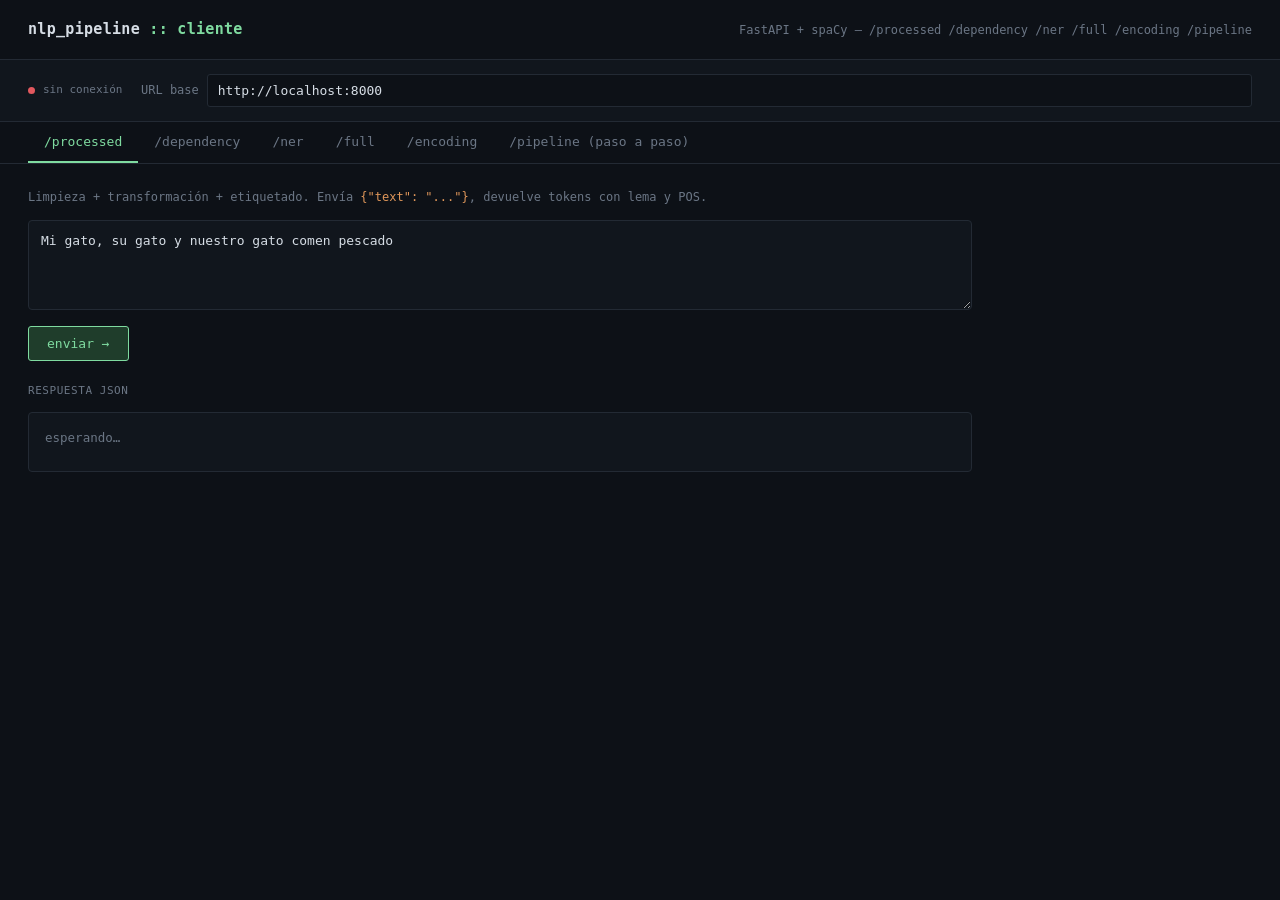
==== app/frontend/index.html @ f65990d7 "refactor: separar backend/frontend en app/, agregar tests, config y buenas prácticas - Separar app/ " ====
<!DOCTYPE html>
<html lang="es">
<head>
  <meta charset="UTF-8">
  <meta name="viewport" content="width=device-width, initial-scale=1.0">
  <title>nlp_pipeline :: cliente</title>
  <link rel="stylesheet" href="style.css">
</head>
<body>

  <!-- Encabezado Principal -->
  <header class="top">
    <h1>nlp_pipeline <span>:: cliente</span></h1>
    <div class="sub">FastAPI + spaCy — /processed /dependency /ner /full /encoding /pipeline</div>
  </header>

  <!-- Barra de Configuración y Conexión -->
  <section class="base-row">
    <span class="dot" id="statusDot"></span>
    <span class="status-txt" id="statusTxt">sin probar</span>
    <label for="baseUrl">URL base</label>
    <input id="baseUrl" type="text" placeholder="http://TU-IP-PUBLICA:8000" value="http://localhost:8000">
  </section>

  <!-- Pestañas de Navegación -->
  <nav id="tabs">
    <button data-route="processed" class="active">/processed</button>
    <button data-route="dependency">/dependency</button>
    <button data-route="ner">/ner</button>
    <button data-route="full">/full</button>
    <button data-route="encoding">/encoding</button>
    <button data-route="pipeline">/pipeline (paso a paso)</button>
  </nav>

  <!-- Rutas y Formularios -->
  <main>

    <!-- 1. /processed -->
    <section class="route active" id="route-processed">
      <div class="desc">Limpieza + transformación + etiquetado. Envía <code>{"text": "..."}</code>, devuelve tokens con lema y POS.</div>
      <textarea data-text placeholder="Mi gato, su gato y nuestro gato comen pescado">Mi gato, su gato y nuestro gato comen pescado</textarea>
      <div class="method-row"><button class="send" data-endpoint="processed">enviar →</button></div>
      <div class="out-head">respuesta json<span></span></div>
      <pre class="out empty" data-out="processed">esperando…</pre>
    </section>

    <!-- 2. /dependency -->
    <section class="route" id="route-dependency">
      <div class="desc">Análisis de dependencias sintácticas con relaciones gramaticales y árbol visual generado mediante spaCy displaCy.</div>
      <textarea data-text placeholder="El caballo corre muy rapido">El caballo corre muy rapido</textarea>
      <div class="method-row"><button class="send" data-endpoint="dependency">enviar →</button></div>
      <div class="tree-preview" id="trees-dependency"></div>
      <div class="out-head">respuesta json<span></span></div>
      <pre class="out empty" data-out="dependency">esperando…</pre>
    </section>

    <!-- 3. /ner -->
    <section class="route" id="route-ner">
      <div class="desc">Reconocimiento de entidades nombradas: personas, lugares, organizaciones y fechas.</div>
      <textarea data-text placeholder="Juan comio en Bogota">Juan comio en Bogota</textarea>
      <div class="method-row"><button class="send" data-endpoint="ner">enviar →</button></div>
      <div class="out-head">respuesta json<span></span></div>
      <pre class="out empty" data-out="ner">esperando…</pre>
    </section>

    <!-- 4. /full -->
    <section class="route" id="route-full">
      <div class="desc">Pipeline individual completo: corre processed + dependency (con displaCy) + ner sobre el mismo texto.</div>
      <textarea data-text placeholder="Juan comio pescado en Bogota">Juan comio pescado en Bogota</textarea>
      <div class="method-row"><button class="send" data-endpoint="full">enviar →</button></div>
      <div class="tree-preview" id="trees-full"></div>
      <div class="out-head">respuesta json<span></span></div>
      <pre class="out empty" data-out="full">esperando…</pre>
    </section>

    <!-- 5. /encoding -->
    <section class="route" id="route-encoding">
      <div class="desc">Codificación de un corpus documental contra un vocabulario de lemas limpios (one-hot | bow | tfidf).</div>
      <div class="method-row">
        <select id="encodingMethod">
          <option value="tfidf" selected>tfidf</option>
          <option value="bow">bow</option>
          <option value="onehot">onehot</option>
        </select>
      </div>
      <div class="corpus-list" id="corpusList">
        <input type="text" value="Mi gato, su gato y nuestro gato comen pescado">
        <input type="text" value="Juan comio en Bogota">
        <input type="text" value="El caballo corre muy rapido">
      </div>
      <div class="corpus-actions">
        <button id="addDoc">+ agregar documento</button>
        <button id="removeDoc">− quitar último</button>
      </div>
      <div class="method-row"><button class="send" data-endpoint="encoding">enviar →</button></div>
      <div class="out-head">respuesta json<span></span></div>
      <pre class="out empty" data-out="encoding">esperando…</pre>
    </section>

    <!-- 6. /pipeline -->
    <section class="route" id="route-pipeline">
      <div class="desc"><strong>Pipeline integral paso a paso:</strong> Recibe un corpus completo y ejecuta ordenadamente todas las etapas (<code>processed</code> ➔ <code>dependency</code> con displaCy ➔ <code>ner</code> ➔ <code>full</code> ➔ <code>encoding</code> global).</div>
      <div class="method-row">
        <select id="pipelineMethod">
          <option value="tfidf" selected>tfidf</option>
          <option value="bow">bow</option>
          <option value="onehot">onehot</option>
        </select>
      </div>
      <div class="corpus-list" id="pipelineCorpusList">
        <input type="text" value="Mi gato, su gato y nuestro gato comen pescado">
        <input type="text" value="Juan comio en Bogota">
        <input type="text" value="El caballo corre muy rapido">
      </div>
      <div class="corpus-actions">
        <button id="pipelineAddDoc">+ agregar documento</button>
        <button id="pipelineRemoveDoc">− quitar último</button>
      </div>
      <div class="method-row"><button class="send" data-endpoint="pipeline">ejecutar pipeline completo →</button></div>
      <div class="step-container" id="pipeline-visual-container"></div>
      <div class="out-head">respuesta json completa<span></span></div>
      <pre class="out empty" data-out="pipeline">esperando…</pre>
    </section>

  </main>

  <script src="app.js"></script>
</body>
</html>
---- app/frontend/style.css ----
:root {
  --bg: #0d1117;
  --panel: #11161d;
  --line: #232a34;
  --ink: #d6dde5;
  --dim: #6b7685;
  --accent: #7fdba0;
  --accent-dim: #1f3d2b;
  --warn: #e0975a;
  --err: #e2585e;
  --mono: 'IBM Plex Mono', 'SF Mono', Consolas, monospace;
}

* {
  box-sizing: border-box;
}

body {
  margin: 0;
  background: var(--bg);
  color: var(--ink);
  font-family: var(--mono);
  font-size: 14px;
  line-height: 1.5;
}

/* Header & Connection Bar */
.top {
  border-bottom: 1px solid var(--line);
  padding: 18px 28px;
  display: flex;
  align-items: baseline;
  justify-content: space-between;
  flex-wrap: wrap;
  gap: 10px;
}

.top h1 {
  margin: 0;
  font-size: 15px;
  font-weight: 600;
  letter-spacing: .02em;
  color: var(--ink);
}

.top h1 span {
  color: var(--accent);
}

.top .sub {
  color: var(--dim);
  font-size: 12px;
}

.base-row {
  display: flex;
  gap: 8px;
  align-items: center;
  padding: 14px 28px;
  border-bottom: 1px solid var(--line);
  background: var(--panel);
  flex-wrap: wrap;
}

.base-row label {
  color: var(--dim);
  font-size: 12px;
}

.base-row input {
  flex: 1;
  min-width: 220px;
  background: var(--bg);
  border: 1px solid var(--line);
  color: var(--ink);
  font-family: var(--mono);
  font-size: 13px;
  padding: 8px 10px;
  border-radius: 3px;
}

.base-row input:focus {
  outline: 1px solid var(--accent);
  border-color: var(--accent);
}

.dot {
  width: 7px;
  height: 7px;
  border-radius: 50%;
  background: var(--dim);
  flex-shrink: 0;
}

.dot.ok {
  background: var(--accent);
}

.dot.bad {
  background: var(--err);
}

.status-txt {
  color: var(--dim);
  font-size: 11px;
  min-width: 90px;
}

/* Tabs Navigation */
nav {
  display: flex;
  border-bottom: 1px solid var(--line);
  padding: 0 28px;
  overflow-x: auto;
}

nav button {
  background: none;
  border: none;
  color: var(--dim);
  font-family: var(--mono);
  font-size: 13px;
  padding: 12px 16px;
  cursor: pointer;
  border-bottom: 2px solid transparent;
  white-space: nowrap;
}

nav button:hover {
  color: var(--ink);
}

nav button.active {
  color: var(--accent);
  border-bottom-color: var(--accent);
}

/* Main Layout */
main {
  padding: 24px 28px 60px;
  max-width: 1000px;
}

.route {
  display: none;
}

.route.active {
  display: block;
}

.route .desc {
  color: var(--dim);
  font-size: 12px;
  margin-bottom: 14px;
}

.route .desc code {
  color: var(--warn);
}

/* Form Controls */
textarea {
  width: 100%;
  background: var(--panel);
  border: 1px solid var(--line);
  color: var(--ink);
  font-family: var(--mono);
  font-size: 13px;
  padding: 12px;
  border-radius: 4px;
  resize: vertical;
  min-height: 90px;
}

textarea:focus {
  outline: none;
  border-color: var(--accent);
}

.method-row {
  display: flex;
  gap: 8px;
  margin: 10px 0 14px;
}

.method-row select {
  background: var(--panel);
  border: 1px solid var(--line);
  color: var(--ink);
  font-family: var(--mono);
  font-size: 13px;
  padding: 8px 10px;
  border-radius: 3px;
}

button.send {
  background: var(--accent-dim);
  color: var(--accent);
  border: 1px solid var(--accent);
  font-family: var(--mono);
  font-size: 13px;
  padding: 9px 18px;
  border-radius: 3px;
  cursor: pointer;
}

button.send:hover {
  background: var(--accent);
  color: #04170c;
}

button.send:disabled {
  opacity: .4;
  cursor: default;
}

/* Dynamic Corpus Lists */
.corpus-list {
  display: flex;
  flex-direction: column;
  gap: 6px;
  margin-bottom: 10px;
}

.corpus-list input {
  background: var(--panel);
  border: 1px solid var(--line);
  color: var(--ink);
  font-family: var(--mono);
  font-size: 13px;
  padding: 8px 10px;
  border-radius: 3px;
}

.corpus-actions {
  display: flex;
  gap: 8px;
  margin-bottom: 14px;
}

.corpus-actions button {
  background: none;
  border: 1px solid var(--line);
  color: var(--dim);
  font-family: var(--mono);
  font-size: 12px;
  padding: 5px 10px;
  border-radius: 3px;
  cursor: pointer;
}

.corpus-actions button:hover {
  color: var(--ink);
  border-color: var(--dim);
}

/* Output Containers */
.out-head {
  display: flex;
  justify-content: space-between;
  align-items: center;
  color: var(--dim);
  font-size: 11px;
  margin: 22px 0 8px;
  text-transform: uppercase;
  letter-spacing: .05em;
}

pre.out {
  background: var(--panel);
  border: 1px solid var(--line);
  border-radius: 4px;
  padding: 16px;
  overflow-x: auto;
  color: var(--ink);
  font-size: 12.5px;
  min-height: 60px;
  white-space: pre-wrap;
  word-break: break-word;
}

pre.out .err {
  color: var(--err);
}

pre.out.empty {
  color: var(--dim);
}

/* Visual Dependency Trees */
.tree-preview {
  margin-top: 14px;
  display: flex;
  flex-direction: column;
  gap: 12px;
}

.tree-card {
  background: #ffffff;
  border: 1px solid var(--line);
  border-radius: 4px;
  padding: 12px 16px;
  overflow-x: auto;
  color: #111111;
}

.tree-card-title {
  font-size: 11px;
  color: #555555;
  margin-bottom: 8px;
  font-weight: 600;
  text-transform: uppercase;
}

/* Visual Step-by-Step (/pipeline) */
.step-container {
  margin-top: 18px;
  display: flex;
  flex-direction: column;
  gap: 18px;
}

.doc-step-card {
  background: var(--panel);
  border: 1px solid var(--line);
  border-radius: 6px;
  padding: 16px 20px;
}

.doc-step-header {
  font-size: 13px;
  font-weight: 600;
  color: var(--accent);
  margin-bottom: 12px;
  display: flex;
  justify-content: space-between;
  align-items: center;
  border-bottom: 1px solid var(--line);
  padding-bottom: 8px;
}

.step-badge {
  background: var(--accent-dim);
  color: var(--accent);
  font-size: 11px;
  padding: 3px 8px;
  border-radius: 3px;
  font-weight: normal;
}

.step-section {
  margin-top: 14px;
}

.step-title {
  font-size: 11.5px;
  color: var(--warn);
  font-weight: 600;
  text-transform: uppercase;
  letter-spacing: .04em;
  margin-bottom: 6px;
}

.token-chips {
  display: flex;
  flex-wrap: wrap;
  gap: 6px;
}

.token-chip {
  background: var(--bg);
  border: 1px solid var(--line);
  border-radius: 3px;
  padding: 4px 8px;
  font-size: 12px;
}

.token-chip .chip-tag {
  color: var(--accent);
  font-size: 10px;
  margin-left: 4px;
  font-weight: 600;
}

.matrix-table-wrap {
  overflow-x: auto;
  background: var(--bg);
  border: 1px solid var(--line);
  border-radius: 4px;
  margin-top: 8px;
}

.matrix-table {
  width: 100%;
  border-collapse: collapse;
  font-size: 12px;
}

.matrix-table th,
.matrix-table td {
  border: 1px solid var(--line);
  padding: 8px 12px;
  text-align: left;
  white-space: nowrap;
}

.matrix-table th {
  background: var(--panel);
  color: var(--accent);
  font-weight: 600;
}
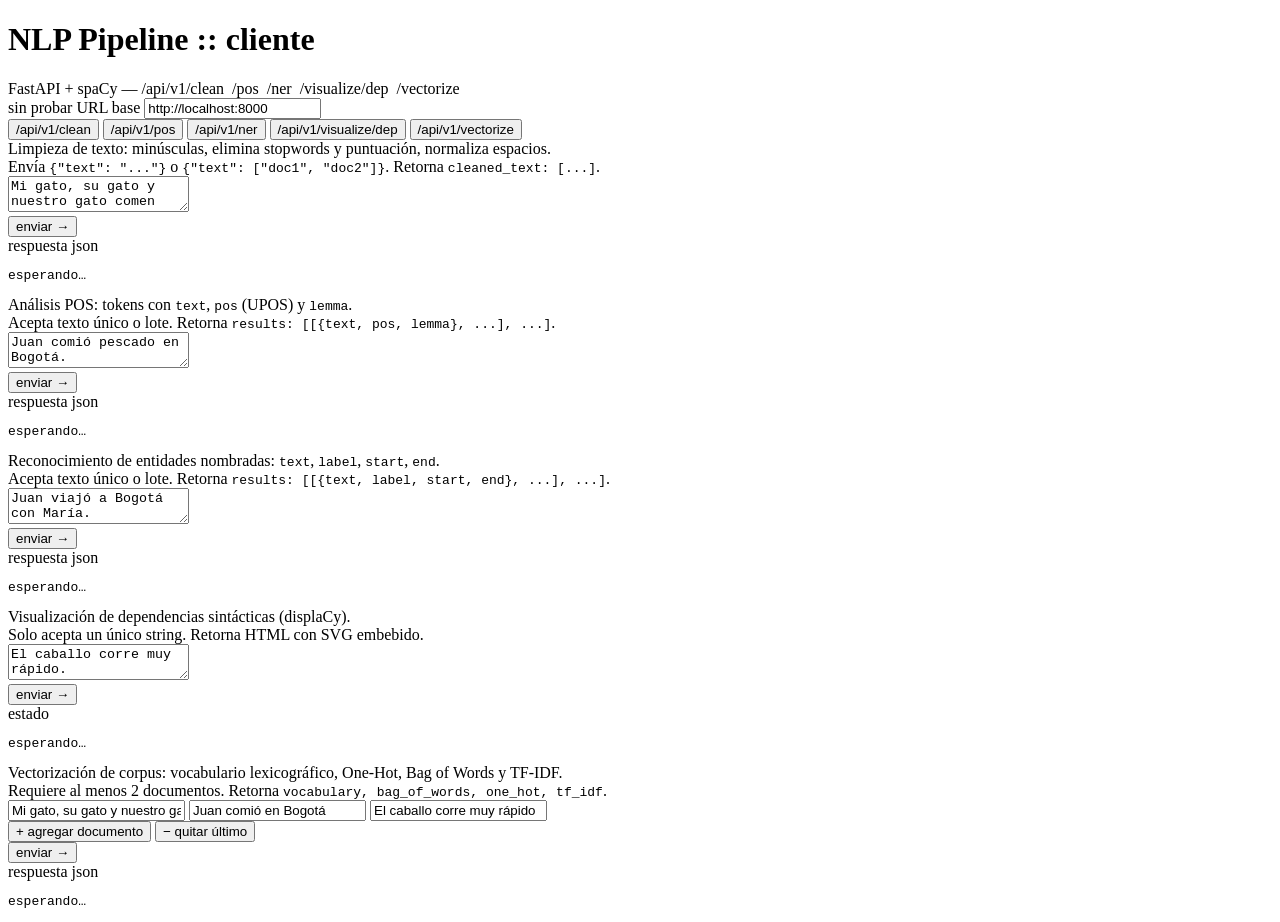
==== commit 23867cf1: "funcionaa" ====
--- a/app/frontend/index.html
+++ b/app/frontend/index.html
@@ -3,127 +3,116 @@
 <head>
   <meta charset="UTF-8">
   <meta name="viewport" content="width=device-width, initial-scale=1.0">
-  <title>nlp_pipeline :: cliente</title>
-  <link rel="stylesheet" href="style.css">
+  <title>NLP API :: cliente</title>
+  <link rel="stylesheet" href="/static/style.css">
 </head>
 <body>
 
-  <!-- Encabezado Principal -->
   <header class="top">
-    <h1>nlp_pipeline <span>:: cliente</span></h1>
-    <div class="sub">FastAPI + spaCy — /processed /dependency /ner /full /encoding /pipeline</div>
+    <h1>NLP Pipeline <span>:: cliente</span></h1>
+    <div class="sub">FastAPI + spaCy &mdash; /api/v1/clean &nbsp;/pos &nbsp;/ner &nbsp;/visualize/dep &nbsp;/vectorize</div>
   </header>
 
-  <!-- Barra de Configuración y Conexión -->
   <section class="base-row">
     <span class="dot" id="statusDot"></span>
     <span class="status-txt" id="statusTxt">sin probar</span>
     <label for="baseUrl">URL base</label>
-    <input id="baseUrl" type="text" placeholder="http://TU-IP-PUBLICA:8000" value="http://localhost:8000">
+    <input id="baseUrl" type="text" placeholder="http://TU-IP:8000" value="http://localhost:8000">
   </section>
 
-  <!-- Pestañas de Navegación -->
   <nav id="tabs">
-    <button data-route="processed" class="active">/processed</button>
-    <button data-route="dependency">/dependency</button>
-    <button data-route="ner">/ner</button>
-    <button data-route="full">/full</button>
-    <button data-route="encoding">/encoding</button>
-    <button data-route="pipeline">/pipeline (paso a paso)</button>
+    <button data-route="clean"  class="active">/api/v1/clean</button>
+    <button data-route="pos">/api/v1/pos</button>
+    <button data-route="ner">/api/v1/ner</button>
+    <button data-route="dep">/api/v1/visualize/dep</button>
+    <button data-route="vectorize">/api/v1/vectorize</button>
   </nav>
 
-  <!-- Rutas y Formularios -->
   <main>
 
-    <!-- 1. /processed -->
-    <section class="route active" id="route-processed">
-      <div class="desc">Limpieza + transformación + etiquetado. Envía <code>{"text": "..."}</code>, devuelve tokens con lema y POS.</div>
-      <textarea data-text placeholder="Mi gato, su gato y nuestro gato comen pescado">Mi gato, su gato y nuestro gato comen pescado</textarea>
-      <div class="method-row"><button class="send" data-endpoint="processed">enviar →</button></div>
-      <div class="out-head">respuesta json<span></span></div>
-      <pre class="out empty" data-out="processed">esperando…</pre>
+    <!-- 1. /api/v1/clean -->
+    <section class="route active" id="route-clean">
+      <div class="desc">
+        Limpieza de texto: minúsculas, elimina stopwords y puntuación, normaliza espacios.<br>
+        Envía <code>{"text": "..."}</code> o <code>{"text": ["doc1", "doc2"]}</code>.
+        Retorna <code>cleaned_text: [...]</code>.
+      </div>
+      <textarea data-text placeholder="Mi gato, su gato y nuestro gato comen pescado.">Mi gato, su gato y nuestro gato comen pescado.</textarea>
+      <div class="method-row">
+        <button class="send" data-endpoint="clean">enviar →</button>
+      </div>
+      <div class="out-head">respuesta json</div>
+      <pre class="out empty" data-out="clean">esperando…</pre>
     </section>
 
-    <!-- 2. /dependency -->
-    <section class="route" id="route-dependency">
-      <div class="desc">Análisis de dependencias sintácticas con relaciones gramaticales y árbol visual generado mediante spaCy displaCy.</div>
-      <textarea data-text placeholder="El caballo corre muy rapido">El caballo corre muy rapido</textarea>
-      <div class="method-row"><button class="send" data-endpoint="dependency">enviar →</button></div>
-      <div class="tree-preview" id="trees-dependency"></div>
-      <div class="out-head">respuesta json<span></span></div>
-      <pre class="out empty" data-out="dependency">esperando…</pre>
+    <!-- 2. /api/v1/pos -->
+    <section class="route" id="route-pos">
+      <div class="desc">
+        Análisis POS: tokens con <code>text</code>, <code>pos</code> (UPOS) y <code>lemma</code>.<br>
+        Acepta texto único o lote. Retorna <code>results: [[{text, pos, lemma}, ...], ...]</code>.
+      </div>
+      <textarea data-text placeholder="Juan comió pescado en Bogotá.">Juan comió pescado en Bogotá.</textarea>
+      <div class="method-row">
+        <button class="send" data-endpoint="pos">enviar →</button>
+      </div>
+      <div class="out-head">respuesta json</div>
+      <pre class="out empty" data-out="pos">esperando…</pre>
     </section>
 
-    <!-- 3. /ner -->
+    <!-- 3. /api/v1/ner -->
     <section class="route" id="route-ner">
-      <div class="desc">Reconocimiento de entidades nombradas: personas, lugares, organizaciones y fechas.</div>
-      <textarea data-text placeholder="Juan comio en Bogota">Juan comio en Bogota</textarea>
-      <div class="method-row"><button class="send" data-endpoint="ner">enviar →</button></div>
-      <div class="out-head">respuesta json<span></span></div>
+      <div class="desc">
+        Reconocimiento de entidades nombradas: <code>text</code>, <code>label</code>, <code>start</code>, <code>end</code>.<br>
+        Acepta texto único o lote. Retorna <code>results: [[{text, label, start, end}, ...], ...]</code>.
+      </div>
+      <textarea data-text placeholder="Juan viajó a Bogotá con María.">Juan viajó a Bogotá con María.</textarea>
+      <div class="method-row">
+        <button class="send" data-endpoint="ner">enviar →</button>
+      </div>
+      <div class="out-head">respuesta json</div>
       <pre class="out empty" data-out="ner">esperando…</pre>
     </section>
 
-    <!-- 4. /full -->
-    <section class="route" id="route-full">
-      <div class="desc">Pipeline individual completo: corre processed + dependency (con displaCy) + ner sobre el mismo texto.</div>
-      <textarea data-text placeholder="Juan comio pescado en Bogota">Juan comio pescado en Bogota</textarea>
-      <div class="method-row"><button class="send" data-endpoint="full">enviar →</button></div>
-      <div class="tree-preview" id="trees-full"></div>
-      <div class="out-head">respuesta json<span></span></div>
-      <pre class="out empty" data-out="full">esperando…</pre>
+    <!-- 4. /api/v1/visualize/dep -->
+    <section class="route" id="route-dep">
+      <div class="desc">
+        Visualización de dependencias sintácticas (displaCy).<br>
+        Solo acepta un único string. Retorna HTML con SVG embebido.
+      </div>
+      <textarea data-text placeholder="El caballo corre muy rápido.">El caballo corre muy rápido.</textarea>
+      <div class="method-row">
+        <button class="send" data-endpoint="dep">enviar →</button>
+      </div>
+      <div class="tree-preview" id="dep-preview"></div>
+      <div class="out-head">estado</div>
+      <pre class="out empty" data-out="dep">esperando…</pre>
     </section>
 
-    <!-- 5. /encoding -->
-    <section class="route" id="route-encoding">
-      <div class="desc">Codificación de un corpus documental contra un vocabulario de lemas limpios (one-hot | bow | tfidf).</div>
-      <div class="method-row">
-        <select id="encodingMethod">
-          <option value="tfidf" selected>tfidf</option>
-          <option value="bow">bow</option>
-          <option value="onehot">onehot</option>
-        </select>
+    <!-- 5. /api/v1/vectorize -->
+    <section class="route" id="route-vectorize">
+      <div class="desc">
+        Vectorización de corpus: vocabulario lexicográfico, One-Hot, Bag of Words y TF-IDF.<br>
+        Requiere al menos 2 documentos. Retorna <code>vocabulary, bag_of_words, one_hot, tf_idf</code>.
       </div>
-      <div class="corpus-list" id="corpusList">
+      <div class="corpus-list" id="vectorizeList">
         <input type="text" value="Mi gato, su gato y nuestro gato comen pescado">
-        <input type="text" value="Juan comio en Bogota">
-        <input type="text" value="El caballo corre muy rapido">
+        <input type="text" value="Juan comió en Bogotá">
+        <input type="text" value="El caballo corre muy rápido">
       </div>
       <div class="corpus-actions">
         <button id="addDoc">+ agregar documento</button>
         <button id="removeDoc">− quitar último</button>
       </div>
-      <div class="method-row"><button class="send" data-endpoint="encoding">enviar →</button></div>
-      <div class="out-head">respuesta json<span></span></div>
-      <pre class="out empty" data-out="encoding">esperando…</pre>
-    </section>
-
-    <!-- 6. /pipeline -->
-    <section class="route" id="route-pipeline">
-      <div class="desc"><strong>Pipeline integral paso a paso:</strong> Recibe un corpus completo y ejecuta ordenadamente todas las etapas (<code>processed</code> ➔ <code>dependency</code> con displaCy ➔ <code>ner</code> ➔ <code>full</code> ➔ <code>encoding</code> global).</div>
       <div class="method-row">
-        <select id="pipelineMethod">
-          <option value="tfidf" selected>tfidf</option>
-          <option value="bow">bow</option>
-          <option value="onehot">onehot</option>
-        </select>
+        <button class="send" data-endpoint="vectorize">enviar →</button>
       </div>
-      <div class="corpus-list" id="pipelineCorpusList">
-        <input type="text" value="Mi gato, su gato y nuestro gato comen pescado">
-        <input type="text" value="Juan comio en Bogota">
-        <input type="text" value="El caballo corre muy rapido">
-      </div>
-      <div class="corpus-actions">
-        <button id="pipelineAddDoc">+ agregar documento</button>
-        <button id="pipelineRemoveDoc">− quitar último</button>
-      </div>
-      <div class="method-row"><button class="send" data-endpoint="pipeline">ejecutar pipeline completo →</button></div>
-      <div class="step-container" id="pipeline-visual-container"></div>
-      <div class="out-head">respuesta json completa<span></span></div>
-      <pre class="out empty" data-out="pipeline">esperando…</pre>
+      <div id="vector-table-container"></div>
+      <div class="out-head">respuesta json</div>
+      <pre class="out empty" data-out="vectorize">esperando…</pre>
     </section>
 
   </main>
 
-  <script src="app.js"></script>
+  <script src="/static/app.js"></script>
 </body>
 </html>
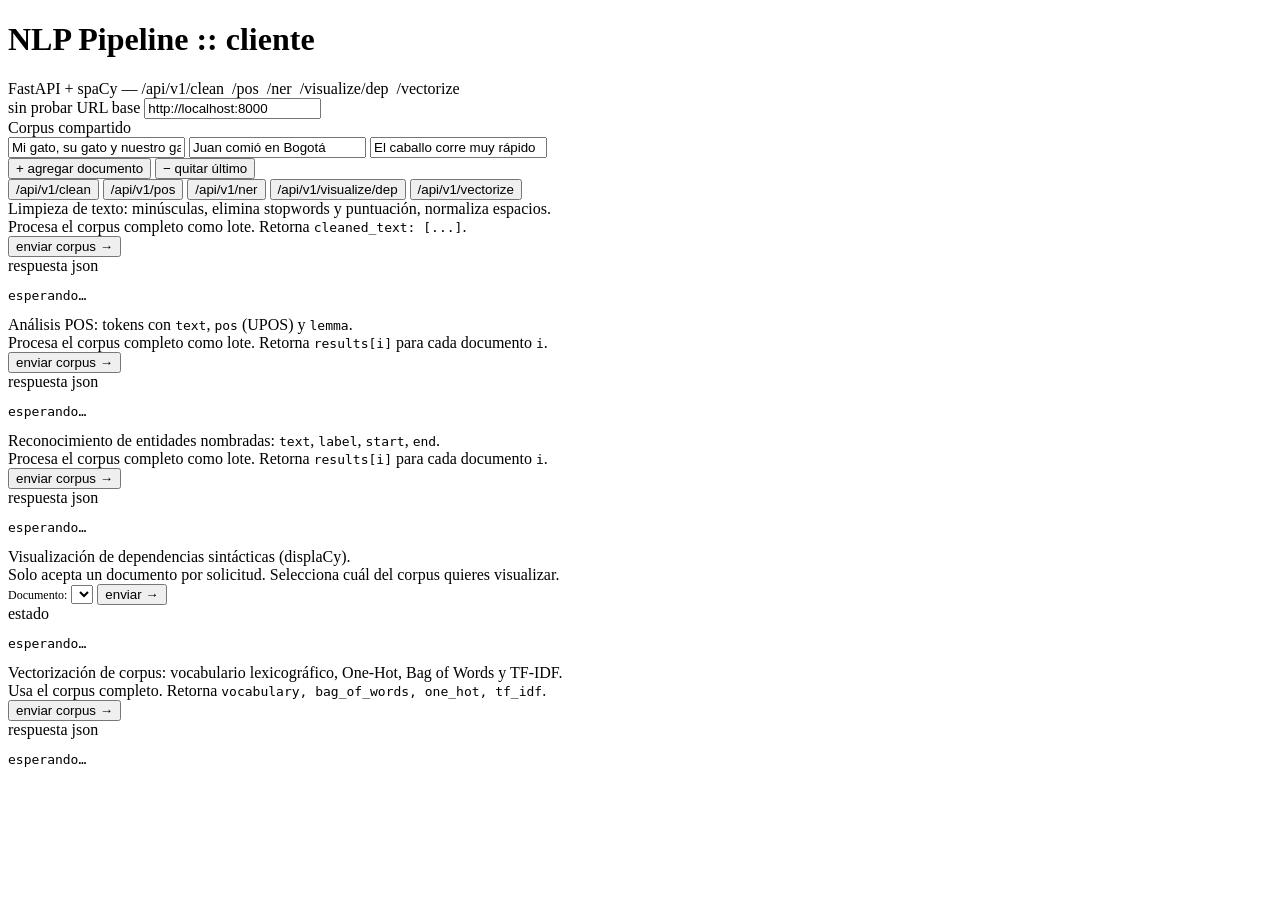
==== commit 43bd8e68: "actualizacion de los corpus" ====
--- a/app/frontend/index.html
+++ b/app/frontend/index.html
@@ -13,6 +13,7 @@
     <div class="sub">FastAPI + spaCy &mdash; /api/v1/clean &nbsp;/pos &nbsp;/ner &nbsp;/visualize/dep &nbsp;/vectorize</div>
   </header>
 
+  <!-- Barra de conexión -->
   <section class="base-row">
     <span class="dot" id="statusDot"></span>
     <span class="status-txt" id="statusTxt">sin probar</span>
@@ -20,6 +21,21 @@
     <input id="baseUrl" type="text" placeholder="http://TU-IP:8000" value="http://localhost:8000">
   </section>
 
+  <!-- Corpus compartido -->
+  <section class="corpus-global">
+    <div class="corpus-global-title">Corpus compartido</div>
+    <div class="corpus-list" id="sharedCorpus">
+      <input type="text" value="Mi gato, su gato y nuestro gato comen pescado">
+      <input type="text" value="Juan comió en Bogotá">
+      <input type="text" value="El caballo corre muy rápido">
+    </div>
+    <div class="corpus-actions">
+      <button id="addDoc">+ agregar documento</button>
+      <button id="removeDoc">− quitar último</button>
+    </div>
+  </section>
+
+  <!-- Tabs -->
   <nav id="tabs">
     <button data-route="clean"  class="active">/api/v1/clean</button>
     <button data-route="pos">/api/v1/pos</button>
@@ -34,12 +50,10 @@
     <section class="route active" id="route-clean">
       <div class="desc">
         Limpieza de texto: minúsculas, elimina stopwords y puntuación, normaliza espacios.<br>
-        Envía <code>{"text": "..."}</code> o <code>{"text": ["doc1", "doc2"]}</code>.
-        Retorna <code>cleaned_text: [...]</code>.
+        Procesa el corpus completo como lote. Retorna <code>cleaned_text: [...]</code>.
       </div>
-      <textarea data-text placeholder="Mi gato, su gato y nuestro gato comen pescado.">Mi gato, su gato y nuestro gato comen pescado.</textarea>
       <div class="method-row">
-        <button class="send" data-endpoint="clean">enviar →</button>
+        <button class="send" data-endpoint="clean">enviar corpus →</button>
       </div>
       <div class="out-head">respuesta json</div>
       <pre class="out empty" data-out="clean">esperando…</pre>
@@ -49,11 +63,10 @@
     <section class="route" id="route-pos">
       <div class="desc">
         Análisis POS: tokens con <code>text</code>, <code>pos</code> (UPOS) y <code>lemma</code>.<br>
-        Acepta texto único o lote. Retorna <code>results: [[{text, pos, lemma}, ...], ...]</code>.
+        Procesa el corpus completo como lote. Retorna <code>results[i]</code> para cada documento <code>i</code>.
       </div>
-      <textarea data-text placeholder="Juan comió pescado en Bogotá.">Juan comió pescado en Bogotá.</textarea>
       <div class="method-row">
-        <button class="send" data-endpoint="pos">enviar →</button>
+        <button class="send" data-endpoint="pos">enviar corpus →</button>
       </div>
       <div class="out-head">respuesta json</div>
       <pre class="out empty" data-out="pos">esperando…</pre>
@@ -63,11 +76,10 @@
     <section class="route" id="route-ner">
       <div class="desc">
         Reconocimiento de entidades nombradas: <code>text</code>, <code>label</code>, <code>start</code>, <code>end</code>.<br>
-        Acepta texto único o lote. Retorna <code>results: [[{text, label, start, end}, ...], ...]</code>.
+        Procesa el corpus completo como lote. Retorna <code>results[i]</code> para cada documento <code>i</code>.
       </div>
-      <textarea data-text placeholder="Juan viajó a Bogotá con María.">Juan viajó a Bogotá con María.</textarea>
       <div class="method-row">
-        <button class="send" data-endpoint="ner">enviar →</button>
+        <button class="send" data-endpoint="ner">enviar corpus →</button>
       </div>
       <div class="out-head">respuesta json</div>
       <pre class="out empty" data-out="ner">esperando…</pre>
@@ -77,10 +89,11 @@
     <section class="route" id="route-dep">
       <div class="desc">
         Visualización de dependencias sintácticas (displaCy).<br>
-        Solo acepta un único string. Retorna HTML con SVG embebido.
+        Solo acepta un documento por solicitud. Selecciona cuál del corpus quieres visualizar.
       </div>
-      <textarea data-text placeholder="El caballo corre muy rápido.">El caballo corre muy rápido.</textarea>
       <div class="method-row">
+        <label for="depDocIndex" style="color:var(--dim);font-size:12px;">Documento:</label>
+        <select id="depDocIndex"></select>
         <button class="send" data-endpoint="dep">enviar →</button>
       </div>
       <div class="tree-preview" id="dep-preview"></div>
@@ -92,19 +105,10 @@
     <section class="route" id="route-vectorize">
       <div class="desc">
         Vectorización de corpus: vocabulario lexicográfico, One-Hot, Bag of Words y TF-IDF.<br>
-        Requiere al menos 2 documentos. Retorna <code>vocabulary, bag_of_words, one_hot, tf_idf</code>.
-      </div>
-      <div class="corpus-list" id="vectorizeList">
-        <input type="text" value="Mi gato, su gato y nuestro gato comen pescado">
-        <input type="text" value="Juan comió en Bogotá">
-        <input type="text" value="El caballo corre muy rápido">
-      </div>
-      <div class="corpus-actions">
-        <button id="addDoc">+ agregar documento</button>
-        <button id="removeDoc">− quitar último</button>
+        Usa el corpus completo. Retorna <code>vocabulary, bag_of_words, one_hot, tf_idf</code>.
       </div>
       <div class="method-row">
-        <button class="send" data-endpoint="vectorize">enviar →</button>
+        <button class="send" data-endpoint="vectorize">enviar corpus →</button>
       </div>
       <div id="vector-table-container"></div>
       <div class="out-head">respuesta json</div>
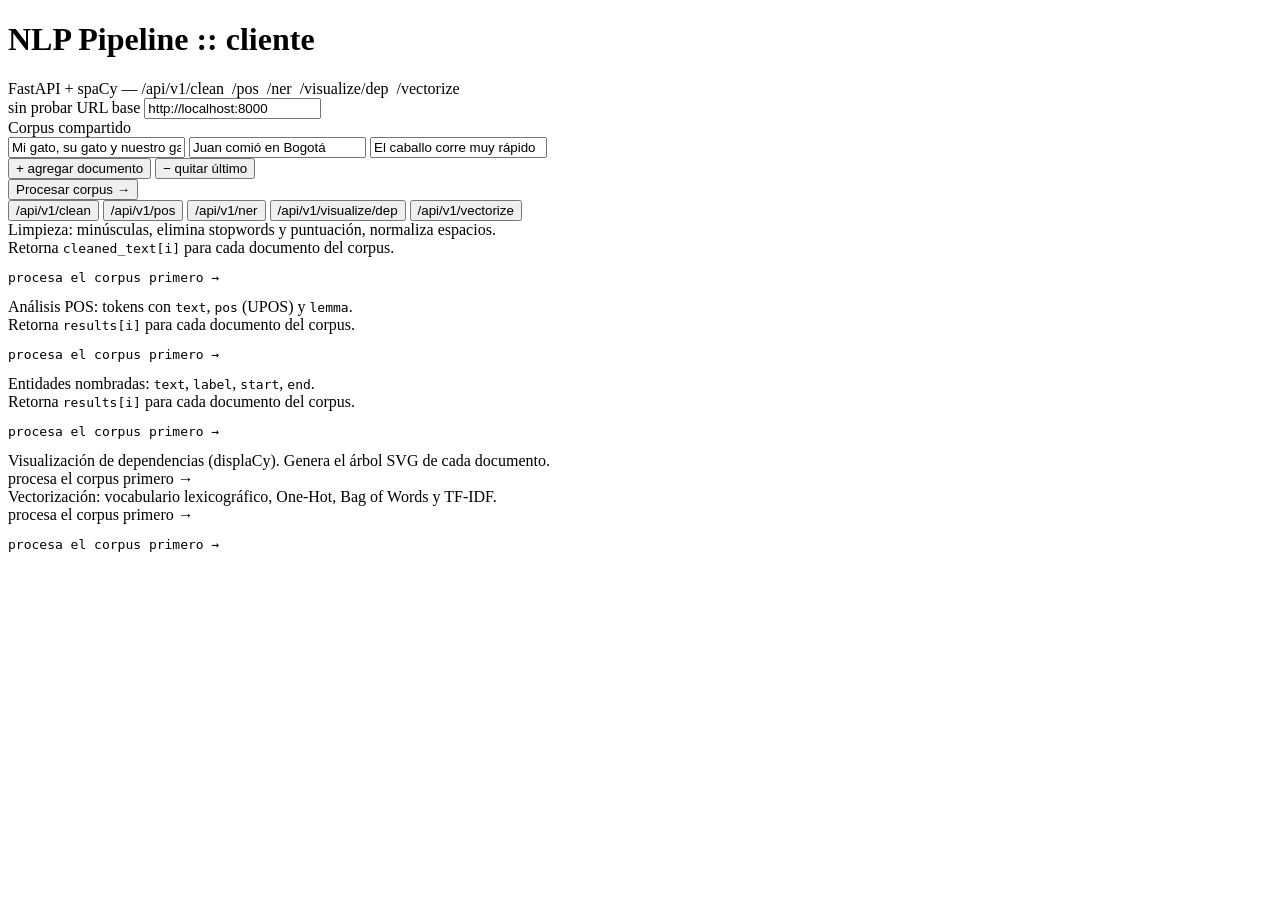
==== commit 0899d727: "cambio de la pagina" ====
--- a/app/frontend/index.html
+++ b/app/frontend/index.html
@@ -13,7 +13,6 @@
     <div class="sub">FastAPI + spaCy &mdash; /api/v1/clean &nbsp;/pos &nbsp;/ner &nbsp;/visualize/dep &nbsp;/vectorize</div>
   </header>
 
-  <!-- Barra de conexión -->
   <section class="base-row">
     <span class="dot" id="statusDot"></span>
     <span class="status-txt" id="statusTxt">sin probar</span>
@@ -21,7 +20,7 @@
     <input id="baseUrl" type="text" placeholder="http://TU-IP:8000" value="http://localhost:8000">
   </section>
 
-  <!-- Corpus compartido -->
+  <!-- Corpus + botón único -->
   <section class="corpus-global">
     <div class="corpus-global-title">Corpus compartido</div>
     <div class="corpus-list" id="sharedCorpus">
@@ -33,11 +32,14 @@
       <button id="addDoc">+ agregar documento</button>
       <button id="removeDoc">− quitar último</button>
     </div>
+    <div class="corpus-send-row">
+      <button id="processBtn" class="send">Procesar corpus →</button>
+      <span id="processStatus" class="process-status"></span>
+    </div>
   </section>
 
-  <!-- Tabs -->
   <nav id="tabs">
-    <button data-route="clean"  class="active">/api/v1/clean</button>
+    <button data-route="clean" class="active">/api/v1/clean</button>
     <button data-route="pos">/api/v1/pos</button>
     <button data-route="ner">/api/v1/ner</button>
     <button data-route="dep">/api/v1/visualize/dep</button>
@@ -46,73 +48,56 @@
 
   <main>
 
-    <!-- 1. /api/v1/clean -->
+    <!-- clean -->
     <section class="route active" id="route-clean">
       <div class="desc">
-        Limpieza de texto: minúsculas, elimina stopwords y puntuación, normaliza espacios.<br>
-        Procesa el corpus completo como lote. Retorna <code>cleaned_text: [...]</code>.
+        Limpieza: minúsculas, elimina stopwords y puntuación, normaliza espacios.<br>
+        Retorna <code>cleaned_text[i]</code> para cada documento del corpus.
       </div>
-      <div class="method-row">
-        <button class="send" data-endpoint="clean">enviar corpus →</button>
-      </div>
-      <div class="out-head">respuesta json</div>
-      <pre class="out empty" data-out="clean">esperando…</pre>
+      <div class="doc-tabs" id="clean-doc-tabs"></div>
+      <pre class="out empty" id="clean-out">procesa el corpus primero →</pre>
     </section>
 
-    <!-- 2. /api/v1/pos -->
+    <!-- pos -->
     <section class="route" id="route-pos">
       <div class="desc">
         Análisis POS: tokens con <code>text</code>, <code>pos</code> (UPOS) y <code>lemma</code>.<br>
-        Procesa el corpus completo como lote. Retorna <code>results[i]</code> para cada documento <code>i</code>.
+        Retorna <code>results[i]</code> para cada documento del corpus.
       </div>
-      <div class="method-row">
-        <button class="send" data-endpoint="pos">enviar corpus →</button>
-      </div>
-      <div class="out-head">respuesta json</div>
-      <pre class="out empty" data-out="pos">esperando…</pre>
+      <div class="doc-tabs" id="pos-doc-tabs"></div>
+      <pre class="out empty" id="pos-out">procesa el corpus primero →</pre>
     </section>
 
-    <!-- 3. /api/v1/ner -->
+    <!-- ner -->
     <section class="route" id="route-ner">
       <div class="desc">
-        Reconocimiento de entidades nombradas: <code>text</code>, <code>label</code>, <code>start</code>, <code>end</code>.<br>
-        Procesa el corpus completo como lote. Retorna <code>results[i]</code> para cada documento <code>i</code>.
+        Entidades nombradas: <code>text</code>, <code>label</code>, <code>start</code>, <code>end</code>.<br>
+        Retorna <code>results[i]</code> para cada documento del corpus.
       </div>
-      <div class="method-row">
-        <button class="send" data-endpoint="ner">enviar corpus →</button>
-      </div>
-      <div class="out-head">respuesta json</div>
-      <pre class="out empty" data-out="ner">esperando…</pre>
+      <div class="doc-tabs" id="ner-doc-tabs"></div>
+      <pre class="out empty" id="ner-out">procesa el corpus primero →</pre>
     </section>
 
-    <!-- 4. /api/v1/visualize/dep -->
+    <!-- dep -->
     <section class="route" id="route-dep">
       <div class="desc">
-        Visualización de dependencias sintácticas (displaCy).<br>
-        Solo acepta un documento por solicitud. Selecciona cuál del corpus quieres visualizar.
+        Visualización de dependencias (displaCy). Genera el árbol SVG de cada documento.
       </div>
-      <div class="method-row">
-        <label for="depDocIndex" style="color:var(--dim);font-size:12px;">Documento:</label>
-        <select id="depDocIndex"></select>
-        <button class="send" data-endpoint="dep">enviar →</button>
+      <div class="doc-tabs" id="dep-doc-tabs"></div>
+      <div class="tree-preview" id="dep-preview">
+        <div class="empty-hint">procesa el corpus primero →</div>
       </div>
-      <div class="tree-preview" id="dep-preview"></div>
-      <div class="out-head">estado</div>
-      <pre class="out empty" data-out="dep">esperando…</pre>
     </section>
 
-    <!-- 5. /api/v1/vectorize -->
+    <!-- vectorize -->
     <section class="route" id="route-vectorize">
       <div class="desc">
-        Vectorización de corpus: vocabulario lexicográfico, One-Hot, Bag of Words y TF-IDF.<br>
-        Usa el corpus completo. Retorna <code>vocabulary, bag_of_words, one_hot, tf_idf</code>.
+        Vectorización: vocabulario lexicográfico, One-Hot, Bag of Words y TF-IDF.
       </div>
-      <div class="method-row">
-        <button class="send" data-endpoint="vectorize">enviar corpus →</button>
+      <div id="vector-table-container">
+        <div class="empty-hint">procesa el corpus primero →</div>
       </div>
-      <div id="vector-table-container"></div>
-      <div class="out-head">respuesta json</div>
-      <pre class="out empty" data-out="vectorize">esperando…</pre>
+      <pre class="out empty" id="vectorize-out">procesa el corpus primero →</pre>
     </section>
 
   </main>
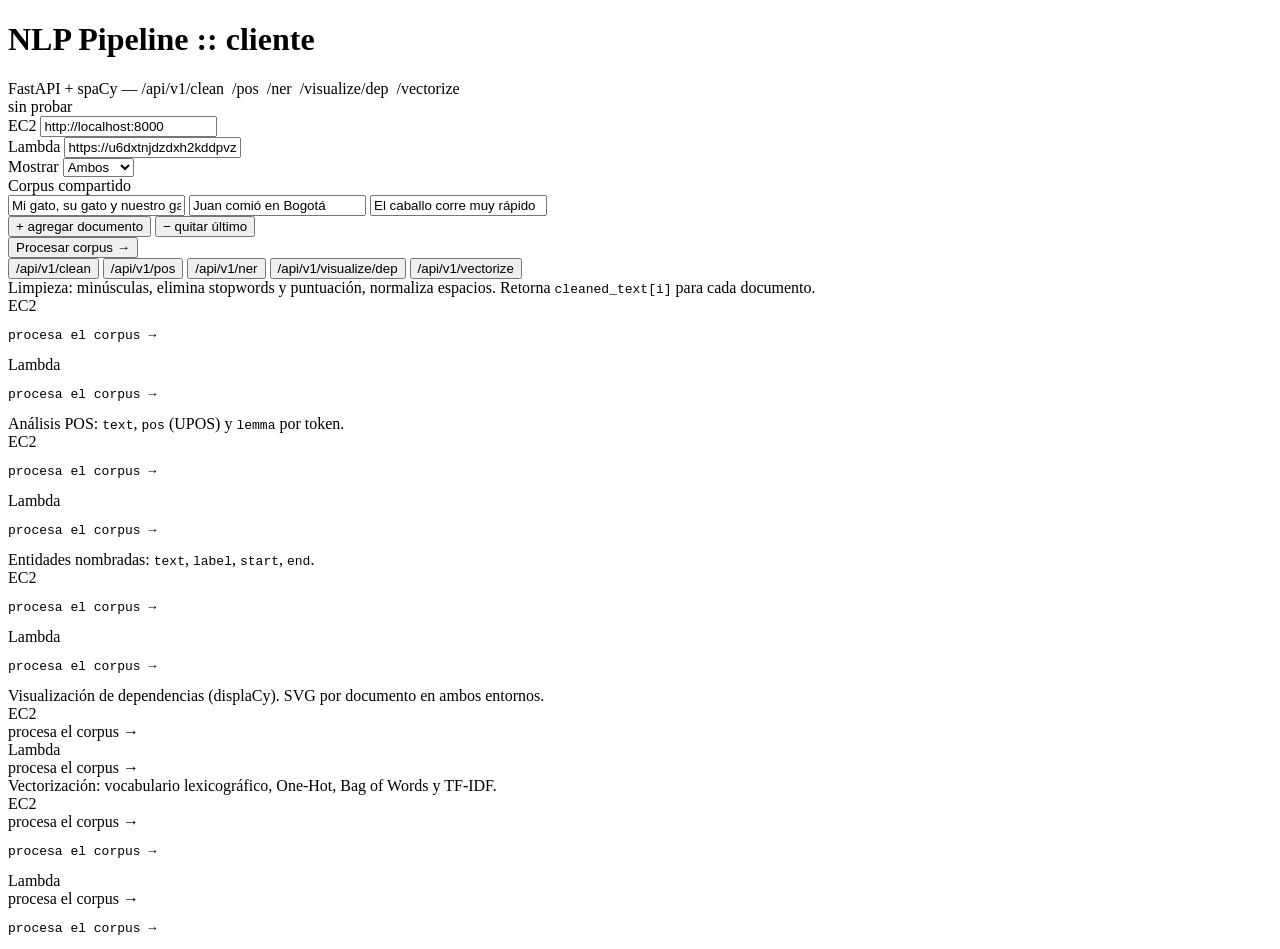
==== commit 3b1bca3e: "implementacion lambda" ====
--- a/app/frontend/index.html
+++ b/app/frontend/index.html
@@ -13,14 +13,32 @@
     <div class="sub">FastAPI + spaCy &mdash; /api/v1/clean &nbsp;/pos &nbsp;/ner &nbsp;/visualize/dep &nbsp;/vectorize</div>
   </header>
 
+  <!-- Barra de conexión -->
   <section class="base-row">
     <span class="dot" id="statusDot"></span>
     <span class="status-txt" id="statusTxt">sin probar</span>
-    <label for="baseUrl">URL base</label>
-    <input id="baseUrl" type="text" placeholder="http://TU-IP:8000" value="http://localhost:8000">
+
+    <div class="url-group">
+      <label>EC2</label>
+      <input id="ec2Url" type="text" placeholder="http://TU-IP-EC2:8000" value="http://localhost:8000">
+    </div>
+    <div class="url-group">
+      <label>Lambda</label>
+      <input id="lambdaUrl" type="text"
+        value="https://u6dxtnjdzdxh2kddpvzuxbidni0lfpat.lambda-url.us-east-1.on.aws">
+    </div>
+
+    <div class="url-group">
+      <label>Mostrar</label>
+      <select id="activeEnv">
+        <option value="ec2">EC2</option>
+        <option value="lambda">Lambda</option>
+        <option value="both" selected>Ambos</option>
+      </select>
+    </div>
   </section>
 
-  <!-- Corpus + botón único -->
+  <!-- Corpus compartido -->
   <section class="corpus-global">
     <div class="corpus-global-title">Corpus compartido</div>
     <div class="corpus-list" id="sharedCorpus">
@@ -38,6 +56,7 @@
     </div>
   </section>
 
+  <!-- Tabs -->
   <nav id="tabs">
     <button data-route="clean" class="active">/api/v1/clean</button>
     <button data-route="pos">/api/v1/pos</button>
@@ -48,56 +67,81 @@
 
   <main>
 
-    <!-- clean -->
     <section class="route active" id="route-clean">
-      <div class="desc">
-        Limpieza: minúsculas, elimina stopwords y puntuación, normaliza espacios.<br>
-        Retorna <code>cleaned_text[i]</code> para cada documento del corpus.
-      </div>
+      <div class="desc">Limpieza: minúsculas, elimina stopwords y puntuación, normaliza espacios.
+        Retorna <code>cleaned_text[i]</code> para cada documento.</div>
       <div class="doc-tabs" id="clean-doc-tabs"></div>
-      <pre class="out empty" id="clean-out">procesa el corpus primero →</pre>
-    </section>
-
-    <!-- pos -->
-    <section class="route" id="route-pos">
-      <div class="desc">
-        Análisis POS: tokens con <code>text</code>, <code>pos</code> (UPOS) y <code>lemma</code>.<br>
-        Retorna <code>results[i]</code> para cada documento del corpus.
-      </div>
-      <div class="doc-tabs" id="pos-doc-tabs"></div>
-      <pre class="out empty" id="pos-out">procesa el corpus primero →</pre>
-    </section>
-
-    <!-- ner -->
-    <section class="route" id="route-ner">
-      <div class="desc">
-        Entidades nombradas: <code>text</code>, <code>label</code>, <code>start</code>, <code>end</code>.<br>
-        Retorna <code>results[i]</code> para cada documento del corpus.
-      </div>
-      <div class="doc-tabs" id="ner-doc-tabs"></div>
-      <pre class="out empty" id="ner-out">procesa el corpus primero →</pre>
-    </section>
-
-    <!-- dep -->
-    <section class="route" id="route-dep">
-      <div class="desc">
-        Visualización de dependencias (displaCy). Genera el árbol SVG de cada documento.
-      </div>
-      <div class="doc-tabs" id="dep-doc-tabs"></div>
-      <div class="tree-preview" id="dep-preview">
-        <div class="empty-hint">procesa el corpus primero →</div>
+      <div class="dual-out">
+        <div class="dual-col">
+          <div class="dual-label ec2-label">EC2</div>
+          <pre class="out empty" id="clean-out-ec2">procesa el corpus →</pre>
+        </div>
+        <div class="dual-col">
+          <div class="dual-label lambda-label">Lambda</div>
+          <pre class="out empty" id="clean-out-lambda">procesa el corpus →</pre>
+        </div>
       </div>
     </section>
 
-    <!-- vectorize -->
+    <section class="route" id="route-pos">
+      <div class="desc">Análisis POS: <code>text</code>, <code>pos</code> (UPOS) y <code>lemma</code> por token.</div>
+      <div class="doc-tabs" id="pos-doc-tabs"></div>
+      <div class="dual-out">
+        <div class="dual-col">
+          <div class="dual-label ec2-label">EC2</div>
+          <pre class="out empty" id="pos-out-ec2">procesa el corpus →</pre>
+        </div>
+        <div class="dual-col">
+          <div class="dual-label lambda-label">Lambda</div>
+          <pre class="out empty" id="pos-out-lambda">procesa el corpus →</pre>
+        </div>
+      </div>
+    </section>
+
+    <section class="route" id="route-ner">
+      <div class="desc">Entidades nombradas: <code>text</code>, <code>label</code>, <code>start</code>, <code>end</code>.</div>
+      <div class="doc-tabs" id="ner-doc-tabs"></div>
+      <div class="dual-out">
+        <div class="dual-col">
+          <div class="dual-label ec2-label">EC2</div>
+          <pre class="out empty" id="ner-out-ec2">procesa el corpus →</pre>
+        </div>
+        <div class="dual-col">
+          <div class="dual-label lambda-label">Lambda</div>
+          <pre class="out empty" id="ner-out-lambda">procesa el corpus →</pre>
+        </div>
+      </div>
+    </section>
+
+    <section class="route" id="route-dep">
+      <div class="desc">Visualización de dependencias (displaCy). SVG por documento en ambos entornos.</div>
+      <div class="doc-tabs" id="dep-doc-tabs"></div>
+      <div class="dual-out">
+        <div class="dual-col">
+          <div class="dual-label ec2-label">EC2</div>
+          <div class="tree-preview" id="dep-preview-ec2"><div class="empty-hint">procesa el corpus →</div></div>
+        </div>
+        <div class="dual-col">
+          <div class="dual-label lambda-label">Lambda</div>
+          <div class="tree-preview" id="dep-preview-lambda"><div class="empty-hint">procesa el corpus →</div></div>
+        </div>
+      </div>
+    </section>
+
     <section class="route" id="route-vectorize">
-      <div class="desc">
-        Vectorización: vocabulario lexicográfico, One-Hot, Bag of Words y TF-IDF.
+      <div class="desc">Vectorización: vocabulario lexicográfico, One-Hot, Bag of Words y TF-IDF.</div>
+      <div class="dual-out">
+        <div class="dual-col">
+          <div class="dual-label ec2-label">EC2</div>
+          <div id="vector-table-ec2"><div class="empty-hint">procesa el corpus →</div></div>
+          <pre class="out empty" id="vectorize-out-ec2">procesa el corpus →</pre>
+        </div>
+        <div class="dual-col">
+          <div class="dual-label lambda-label">Lambda</div>
+          <div id="vector-table-lambda"><div class="empty-hint">procesa el corpus →</div></div>
+          <pre class="out empty" id="vectorize-out-lambda">procesa el corpus →</pre>
+        </div>
       </div>
-      <div id="vector-table-container">
-        <div class="empty-hint">procesa el corpus primero →</div>
-      </div>
-      <pre class="out empty" id="vectorize-out">procesa el corpus primero →</pre>
     </section>
 
   </main>
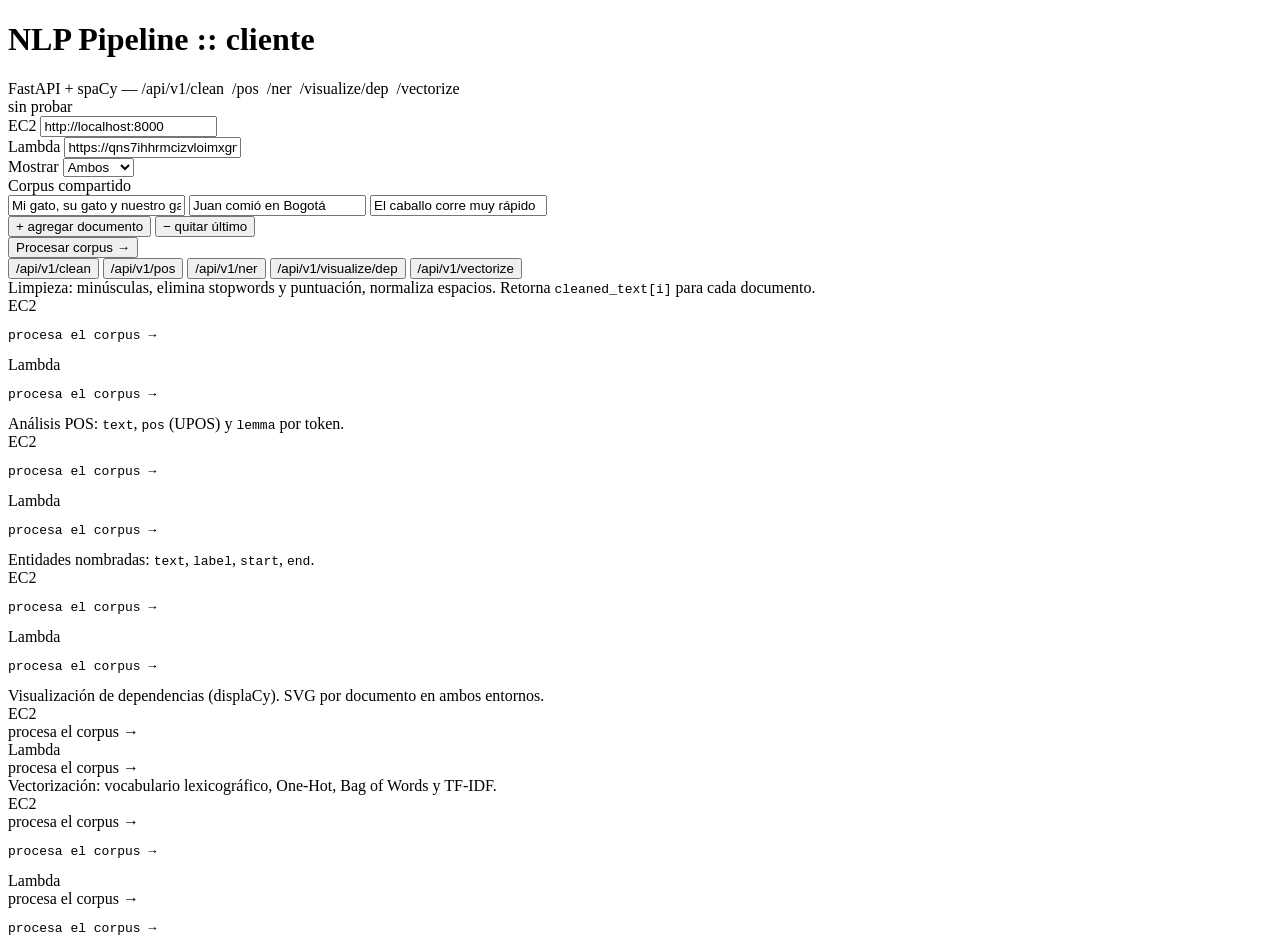
==== commit 763f3a32: "ajuste de lambda" ====
--- a/app/frontend/index.html
+++ b/app/frontend/index.html
@@ -25,7 +25,7 @@
     <div class="url-group">
       <label>Lambda</label>
       <input id="lambdaUrl" type="text"
-        value="https://u6dxtnjdzdxh2kddpvzuxbidni0lfpat.lambda-url.us-east-1.on.aws">
+        value="https://qns7ihhrmcizvloimxgmhrtgdm0kudmi.lambda-url.us-east-1.on.aws">
     </div>
 
     <div class="url-group">
